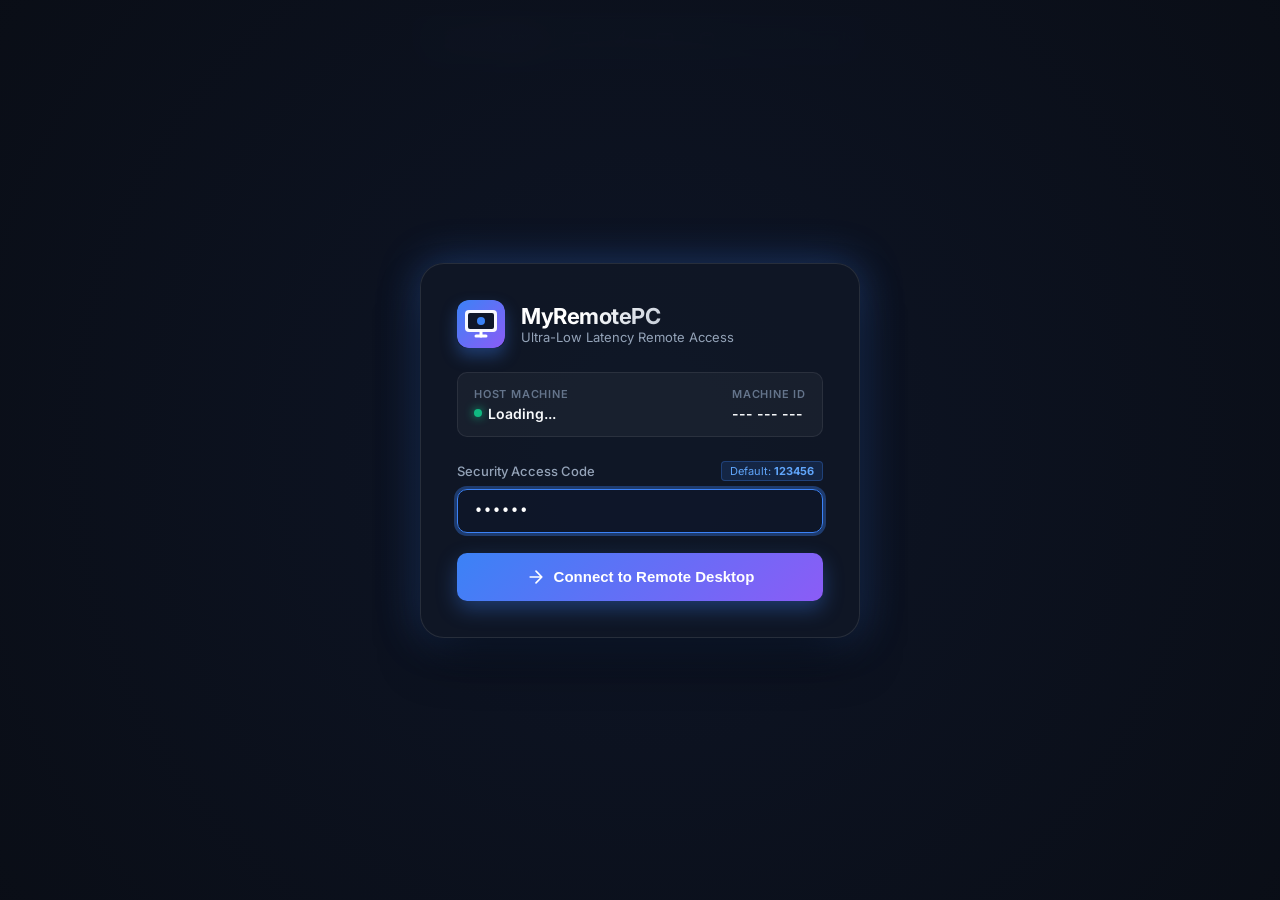
==== static/index.html @ facb70fe "Baseline: Initial implementation of MyRemotePC" ====
<!DOCTYPE html>
<html lang="en">
<head>
  <meta charset="UTF-8">
  <meta name="viewport" content="width=device-width, initial-scale=1.0, maximum-scale=1.0, user-scalable=no">
  <title>MyRemotePC — Ultra-Low Latency Remote Access</title>
  <link rel="icon" type="image/svg+xml" href="/static/favicon.svg">
  <link rel="preconnect" href="https://fonts.googleapis.com">
  <link rel="preconnect" href="https://fonts.gstatic.com" crossorigin>
  <link href="https://fonts.googleapis.com/css2?family=Inter:wght@400;500;600;700&display=swap" rel="stylesheet">
  <link rel="stylesheet" href="/static/styles.css">
</head>
<body>
  <div class="bg-glow"></div>

  <!-- Connect / Auth Modal -->
  <div class="auth-container" id="authOverlay">
    <div class="auth-card">
      <div class="brand-header">
        <img src="/static/favicon.svg" alt="MyRemotePC Logo" class="brand-logo">
        <div class="brand-title">
          <h1>MyRemotePC</h1>
          <p>Ultra-Low Latency Remote Access</p>
        </div>
      </div>

      <div class="host-badge-box">
        <div class="host-info-col">
          <span class="host-info-label">Host Machine</span>
          <span class="host-info-val" id="displayHostName">
            <span class="status-dot"></span> Loading...
          </span>
        </div>
        <div class="host-info-col" style="text-align: right;">
          <span class="host-info-label">Machine ID</span>
          <span class="host-info-val" id="displayMachineId">--- --- ---</span>
        </div>
      </div>

      <form id="authForm" onsubmit="return false;">
        <div class="form-group">
          <div style="display: flex; justify-content: space-between; align-items: center; margin-bottom: 8px;">
            <label class="form-label" for="accessCodeInput" style="margin-bottom: 0;">Security Access Code</label>
            <span id="quickFillBtn" style="font-size: 11px; color: #60a5fa; cursor: pointer; background: rgba(59, 130, 246, 0.15); padding: 2px 8px; border-radius: 4px; border: 1px solid rgba(59, 130, 246, 0.3);">
              Default: <strong>123456</strong>
            </span>
          </div>
          <div class="input-wrapper">
            <input 
              type="password" 
              id="accessCodeInput" 
              class="input-field" 
              placeholder="Enter host access code (123456)" 
              autocomplete="current-password"
              value="123456"
              required 
              autofocus
            >
          </div>
        </div>

        <button type="submit" id="connectBtn" class="auth-btn">
          <svg width="20" height="20" viewBox="0 0 24 24" fill="none" stroke="currentColor" stroke-width="2">
            <path d="M5 12h14M12 5l7 7-7 7" stroke-linecap="round" stroke-linejoin="round"/>
          </svg>
          Connect to Remote Desktop
        </button>

        <p class="error-msg" id="authErrorMsg">Invalid access code. Please try again.</p>
      </form>
    </div>
  </div>

  <!-- Main Remote Desktop Viewport -->
  <div class="viewport-container" id="viewport">
    <canvas id="remoteCanvas"></canvas>

    <!-- Top Floating Toolbar -->
    <div class="top-toolbar" id="topToolbar">
      <!-- Connection Indicator Pill -->
      <div class="toolbar-pill">
        <span class="status-dot" id="liveDot"></span>
        <span id="hostLabelShort">Host</span>
        <span>•</span>
        <strong id="fpsVal">0 FPS</strong>
      </div>

      <div class="toolbar-divider"></div>

      <!-- Monitor Switcher -->
      <div style="position: relative;">
        <button class="tool-btn" id="monitorBtn" data-tooltip="Switch Monitor">
          <svg viewBox="0 0 24 24" fill="none" stroke="currentColor" stroke-width="2">
            <rect x="2" y="3" width="20" height="14" rx="2"/>
            <line x1="8" y1="21" x2="16" y2="21"/>
            <line x1="12" y1="17" x2="12" y2="21"/>
          </svg>
        </button>
        <div class="dropdown-menu" id="monitorDropdown"></div>
      </div>

      <!-- Quality Selector -->
      <div style="position: relative;">
        <button class="tool-btn" id="qualityBtn" data-tooltip="Stream Quality">
          <svg viewBox="0 0 24 24" fill="none" stroke="currentColor" stroke-width="2">
            <polygon points="13 2 3 14 12 14 11 22 21 10 12 10 13 2"/>
          </svg>
        </button>
        <div class="dropdown-menu" id="qualityDropdown">
          <button class="dropdown-item" data-quality="90" data-fps="30">High Quality (90% / 30fps)</button>
          <button class="dropdown-item active" data-quality="75" data-fps="30">Balanced (75% / 30fps)</button>
          <button class="dropdown-item" data-quality="60" data-fps="60">High Performance (60% / 60fps)</button>
          <button class="dropdown-item" data-quality="40" data-fps="20">Low Bandwidth (40% / 20fps)</button>
        </div>
      </div>

      <!-- Special Keys Menu -->
      <div style="position: relative;">
        <button class="tool-btn" id="keysBtn" data-tooltip="Special Keys">
          <svg viewBox="0 0 24 24" fill="none" stroke="currentColor" stroke-width="2">
            <rect x="2" y="4" width="20" height="16" rx="2"/>
            <path d="M6 8h.01M10 8h.01M14 8h.01M18 8h.01M6 12h.01M10 12h.01M14 12h.01M18 12h.01M6 16h12"/>
          </svg>
        </button>
        <div class="dropdown-menu" id="keysDropdown">
          <button class="dropdown-item" id="btnWinKey">⊞ Windows Key</button>
          <button class="dropdown-item" id="btnShowDesktop">⊞ + D Show Desktop</button>
          <button class="dropdown-item" id="btnLockScreen">🔒 Lock Workstation</button>
          <button class="dropdown-item" id="btnCtrlAltDel">⚡ Task Manager / Security</button>
        </div>
      </div>

      <!-- Clipboard Sync -->
      <button class="tool-btn" id="clipboardBtn" data-tooltip="Clipboard Sync">
        <svg viewBox="0 0 24 24" fill="none" stroke="currentColor" stroke-width="2">
          <path d="M16 4h2a2 2 0 0 1 2 2v14a2 2 0 0 1-2 2H6a2 2 0 0 1-2-2V6a2 2 0 0 1 2-2h2"/>
          <rect x="8" y="2" width="8" height="4" rx="1"/>
        </svg>
      </button>

      <!-- Stats HUD Toggle -->
      <button class="tool-btn" id="statsBtn" data-tooltip="Toggle Diagnostics (F2)">
        <svg viewBox="0 0 24 24" fill="none" stroke="currentColor" stroke-width="2">
          <line x1="18" y1="20" x2="18" y2="10"/>
          <line x1="12" y1="20" x2="12" y2="4"/>
          <line x1="6" y1="20" x2="6" y2="14"/>
        </svg>
      </button>

      <!-- Fullscreen Toggle -->
      <button class="tool-btn" id="fullscreenBtn" data-tooltip="Toggle Fullscreen">
        <svg viewBox="0 0 24 24" fill="none" stroke="currentColor" stroke-width="2">
          <path d="M8 3H5a2 2 0 0 0-2 2v3m18 0V5a2 2 0 0 0-2-2h-3m0 18h3a2 2 0 0 0 2-2v-3M3 16v3a2 2 0 0 0 2 2h3"/>
        </svg>
      </button>

      <div class="toolbar-divider"></div>

      <!-- Disconnect -->
      <button class="tool-btn danger" id="disconnectBtn" data-tooltip="Disconnect">
        <svg viewBox="0 0 24 24" fill="none" stroke="currentColor" stroke-width="2">
          <path d="M18.36 6.64a9 9 0 1 1-12.73 0M12 2v10"/>
        </svg>
      </button>
    </div>

    <!-- Live Performance Stats HUD -->
    <div class="stats-hud hidden" id="statsHud">
      <div class="stats-row">
        <span>FPS:</span>
        <span class="stats-val" id="hudFps">0</span>
      </div>
      <div class="stats-row">
        <span>RTT Latency:</span>
        <span class="stats-val" id="hudLatency">0 ms</span>
      </div>
      <div class="stats-row">
        <span>Bandwidth:</span>
        <span class="stats-val" id="hudBandwidth">0 KB/s</span>
      </div>
      <div class="stats-row">
        <span>Resolution:</span>
        <span class="stats-val" id="hudResolution">0x0</span>
      </div>
    </div>
  </div>

  <!-- Clipboard Modal -->
  <div class="modal-overlay" id="clipboardModal">
    <div class="modal-box">
      <h3 class="modal-title">Sync Remote Clipboard</h3>
      <textarea id="clipboardText" class="clipboard-textarea" placeholder="Type or paste text to send to remote computer..."></textarea>
      <div class="modal-actions">
        <button class="btn-secondary" id="clipFetchRemoteBtn">Fetch from Remote</button>
        <button class="btn-secondary" id="clipCloseBtn">Close</button>
        <button class="btn-primary" id="clipSendRemoteBtn">Send to Remote</button>
      </div>
    </div>
  </div>

  <script src="/static/app.js"></script>
</body>
</html>
---- static/styles.css ----
/* MyRemotePC - Premium Modern Glassmorphic Styles */
:root {
  --bg-primary: #0a0e17;
  --bg-secondary: #111827;
  --bg-card: rgba(17, 24, 39, 0.75);
  --bg-card-border: rgba(255, 255, 255, 0.1);
  --bg-hover: rgba(255, 255, 255, 0.08);
  --bg-active: rgba(255, 255, 255, 0.12);

  --accent-primary: #3b82f6;
  --accent-gradient: linear-gradient(135deg, #3b82f6 0%, #8b5cf6 100%);
  --accent-hover: linear-gradient(135deg, #2563eb 0%, #7c3aed 100%);
  --accent-glow: rgba(59, 130, 246, 0.35);

  --text-main: #f8fafc;
  --text-muted: #94a3b8;
  --text-dim: #64748b;

  --success: #10b981;
  --warning: #f59e0b;
  --danger: #ef4444;

  --font-family: 'Inter', -apple-system, BlinkMacSystemFont, 'Segoe UI', Roboto, sans-serif;
  --toolbar-height: 48px;
  --radius-sm: 6px;
  --radius-md: 10px;
  --radius-lg: 16px;
  --radius-xl: 24px;
}

* {
  margin: 0;
  padding: 0;
  box-sizing: border-box;
}

body {
  font-family: var(--font-family);
  background-color: var(--bg-primary);
  color: var(--text-main);
  height: 100vh;
  width: 100vw;
  overflow: hidden;
  user-select: none;
  -webkit-font-smoothing: antialiased;
}

/* Background animated gradient glow */
.bg-glow {
  position: absolute;
  top: 50%;
  left: 50%;
  transform: translate(-50%, -50%);
  width: 600px;
  height: 600px;
  background: radial-gradient(circle, rgba(59, 130, 246, 0.15) 0%, rgba(139, 92, 246, 0.05) 50%, transparent 70%);
  filter: blur(80px);
  pointer-events: none;
  z-index: 0;
}

/* Auth / Connect Overlay Modal */
.auth-container {
  position: fixed;
  inset: 0;
  display: flex;
  align-items: center;
  justify-content: center;
  z-index: 1000;
  background: radial-gradient(circle at center, rgba(15, 23, 42, 0.9) 0%, rgba(10, 14, 23, 0.98) 100%);
  backdrop-filter: blur(20px);
  transition: opacity 0.3s ease, visibility 0.3s ease;
}

.auth-container.hidden {
  opacity: 0;
  visibility: hidden;
  pointer-events: none;
}

.auth-card {
  width: 100%;
  max-width: 440px;
  background: var(--bg-card);
  border: 1px solid var(--bg-card-border);
  border-radius: var(--radius-xl);
  padding: 36px;
  box-shadow: 0 25px 50px -12px rgba(0, 0, 0, 0.7), 0 0 40px var(--accent-glow);
  position: relative;
  z-index: 1;
  animation: cardFadeIn 0.4s cubic-bezier(0.16, 1, 0.3, 1);
}

@keyframes cardFadeIn {
  from {
    opacity: 0;
    transform: translateY(20px) scale(0.96);
  }
  to {
    opacity: 1;
    transform: translateY(0) scale(1);
  }
}

.brand-header {
  display: flex;
  align-items: center;
  gap: 16px;
  margin-bottom: 24px;
}

.brand-logo {
  width: 48px;
  height: 48px;
  border-radius: var(--radius-md);
  box-shadow: 0 8px 16px var(--accent-glow);
}

.brand-title h1 {
  font-size: 22px;
  font-weight: 700;
  letter-spacing: -0.5px;
  background: linear-gradient(135deg, #ffffff 30%, #94a3b8 100%);
  -webkit-background-clip: text;
  -webkit-text-fill-color: transparent;
}

.brand-title p {
  font-size: 13px;
  color: var(--text-muted);
}

.host-badge-box {
  background: rgba(255, 255, 255, 0.04);
  border: 1px solid rgba(255, 255, 255, 0.08);
  border-radius: var(--radius-md);
  padding: 14px 16px;
  display: flex;
  justify-content: space-between;
  align-items: center;
  margin-bottom: 24px;
}

.host-info-col {
  display: flex;
  flex-direction: column;
  gap: 4px;
}

.host-info-label {
  font-size: 11px;
  text-transform: uppercase;
  letter-spacing: 0.8px;
  color: var(--text-dim);
  font-weight: 600;
}

.host-info-val {
  font-size: 14px;
  font-weight: 600;
  color: var(--text-main);
  display: flex;
  align-items: center;
  gap: 6px;
}

.status-dot {
  width: 8px;
  height: 8px;
  border-radius: 50%;
  background: var(--success);
  box-shadow: 0 0 10px var(--success);
}

.form-group {
  margin-bottom: 20px;
}

.form-label {
  display: block;
  font-size: 13px;
  font-weight: 500;
  margin-bottom: 8px;
  color: var(--text-muted);
}

.input-wrapper {
  position: relative;
  display: flex;
  align-items: center;
}

.input-field {
  width: 100%;
  background: rgba(15, 23, 42, 0.6);
  border: 1px solid rgba(255, 255, 255, 0.12);
  border-radius: var(--radius-md);
  padding: 12px 16px;
  font-size: 15px;
  font-family: monospace;
  color: #ffffff;
  outline: none;
  transition: all 0.2s ease;
}

.input-field:focus {
  border-color: var(--accent-primary);
  box-shadow: 0 0 0 3px var(--accent-glow);
  background: rgba(15, 23, 42, 0.85);
}

.auth-btn {
  width: 100%;
  padding: 14px;
  background: var(--accent-gradient);
  border: none;
  border-radius: var(--radius-md);
  color: #ffffff;
  font-size: 15px;
  font-weight: 600;
  cursor: pointer;
  display: flex;
  align-items: center;
  justify-content: center;
  gap: 8px;
  transition: all 0.2s ease;
  box-shadow: 0 8px 20px var(--accent-glow);
}

.auth-btn:hover {
  background: var(--accent-hover);
  transform: translateY(-1px);
  box-shadow: 0 12px 24px var(--accent-glow);
}

.auth-btn:active {
  transform: translateY(0);
}

.error-msg {
  color: var(--danger);
  font-size: 13px;
  margin-top: 12px;
  text-align: center;
  display: none;
}

/* Remote Desktop Viewport */
.viewport-container {
  width: 100vw;
  height: 100vh;
  position: relative;
  display: flex;
  align-items: center;
  justify-content: center;
  background: #000000;
  overflow: hidden;
}

#remoteCanvas {
  max-width: 100%;
  max-height: 100%;
  display: block;
  object-fit: contain;
  cursor: default;
  background: #050505;
}

/* Top Floating Glassmorphic Toolbar */
.top-toolbar {
  position: absolute;
  top: 16px;
  left: 50%;
  transform: translateX(-50%);
  height: var(--toolbar-height);
  background: rgba(17, 24, 39, 0.85);
  backdrop-filter: blur(16px);
  border: 1px solid var(--bg-card-border);
  border-radius: var(--radius-xl);
  padding: 0 14px;
  display: flex;
  align-items: center;
  gap: 10px;
  box-shadow: 0 10px 25px rgba(0, 0, 0, 0.5);
  z-index: 500;
  transition: opacity 0.3s ease, transform 0.3s ease;
}

.top-toolbar.hidden {
  opacity: 0;
  transform: translate(-50%, -20px);
  pointer-events: none;
}

.toolbar-pill {
  display: flex;
  align-items: center;
  gap: 8px;
  padding: 6px 12px;
  background: rgba(255, 255, 255, 0.05);
  border-radius: var(--radius-lg);
  font-size: 12px;
  font-weight: 500;
  color: var(--text-muted);
}

.toolbar-pill strong {
  color: var(--text-main);
  font-family: monospace;
}

.toolbar-divider {
  width: 1px;
  height: 22px;
  background: rgba(255, 255, 255, 0.12);
}

.tool-btn {
  background: transparent;
  border: none;
  color: var(--text-muted);
  width: 32px;
  height: 32px;
  border-radius: var(--radius-sm);
  display: flex;
  align-items: center;
  justify-content: center;
  cursor: pointer;
  transition: all 0.2s ease;
  position: relative;
}

.tool-btn:hover {
  color: var(--text-main);
  background: var(--bg-hover);
}

.tool-btn.active {
  color: #ffffff;
  background: var(--accent-primary);
}

.tool-btn.danger:hover {
  color: #ffffff;
  background: var(--danger);
}

.tool-btn svg {
  width: 18px;
  height: 18px;
}

/* Tooltip */
.tool-btn[data-tooltip]:hover::after {
  content: attr(data-tooltip);
  position: absolute;
  top: 42px;
  left: 50%;
  transform: translateX(-50%);
  background: #1e293b;
  color: #ffffff;
  font-size: 11px;
  padding: 4px 8px;
  border-radius: 4px;
  white-space: nowrap;
  pointer-events: none;
  border: 1px solid rgba(255, 255, 255, 0.1);
  box-shadow: 0 4px 10px rgba(0, 0, 0, 0.3);
  z-index: 600;
}

/* Dropdown Menus */
.dropdown-menu {
  position: absolute;
  top: 54px;
  background: var(--bg-secondary);
  border: 1px solid var(--bg-card-border);
  border-radius: var(--radius-md);
  padding: 8px;
  display: flex;
  flex-direction: column;
  gap: 4px;
  min-width: 160px;
  box-shadow: 0 10px 25px rgba(0, 0, 0, 0.6);
  z-index: 550;
  display: none;
}

.dropdown-menu.show {
  display: flex;
}

.dropdown-item {
  background: transparent;
  border: none;
  padding: 8px 12px;
  border-radius: var(--radius-sm);
  color: var(--text-muted);
  font-size: 13px;
  text-align: left;
  cursor: pointer;
  display: flex;
  align-items: center;
  gap: 8px;
  transition: all 0.15s ease;
}

.dropdown-item:hover {
  background: var(--bg-hover);
  color: var(--text-main);
}

.dropdown-item.active {
  background: var(--accent-glow);
  color: #ffffff;
}

/* Stats HUD */
.stats-hud {
  position: absolute;
  bottom: 16px;
  left: 16px;
  background: rgba(15, 23, 42, 0.8);
  backdrop-filter: blur(12px);
  border: 1px solid var(--bg-card-border);
  border-radius: var(--radius-md);
  padding: 10px 14px;
  font-family: monospace;
  font-size: 12px;
  color: var(--text-muted);
  display: flex;
  flex-direction: column;
  gap: 4px;
  pointer-events: none;
  z-index: 400;
  transition: opacity 0.2s ease;
}

.stats-hud.hidden {
  opacity: 0;
}

.stats-row {
  display: flex;
  justify-content: space-between;
  gap: 16px;
}

.stats-val {
  color: var(--text-main);
  font-weight: 600;
}

/* Clipboard Modal */
.modal-overlay {
  position: fixed;
  inset: 0;
  background: rgba(0, 0, 0, 0.7);
  backdrop-filter: blur(8px);
  display: flex;
  align-items: center;
  justify-content: center;
  z-index: 1100;
  opacity: 0;
  visibility: hidden;
  transition: all 0.2s ease;
}

.modal-overlay.show {
  opacity: 1;
  visibility: visible;
}

.modal-box {
  width: 90%;
  max-width: 500px;
  background: var(--bg-secondary);
  border: 1px solid var(--bg-card-border);
  border-radius: var(--radius-lg);
  padding: 24px;
  box-shadow: 0 20px 40px rgba(0, 0, 0, 0.6);
}

.modal-title {
  font-size: 17px;
  font-weight: 600;
  margin-bottom: 14px;
}

.clipboard-textarea {
  width: 100%;
  height: 140px;
  background: #0f172a;
  border: 1px solid rgba(255, 255, 255, 0.1);
  border-radius: var(--radius-md);
  padding: 12px;
  color: #ffffff;
  font-family: monospace;
  font-size: 13px;
  resize: vertical;
  outline: none;
  margin-bottom: 16px;
}

.modal-actions {
  display: flex;
  justify-content: flex-end;
  gap: 10px;
}

.btn-secondary {
  padding: 8px 16px;
  background: rgba(255, 255, 255, 0.08);
  border: 1px solid rgba(255, 255, 255, 0.1);
  border-radius: var(--radius-sm);
  color: var(--text-main);
  cursor: pointer;
}

.btn-primary {
  padding: 8px 16px;
  background: var(--accent-gradient);
  border: none;
  border-radius: var(--radius-sm);
  color: #ffffff;
  font-weight: 600;
  cursor: pointer;
}
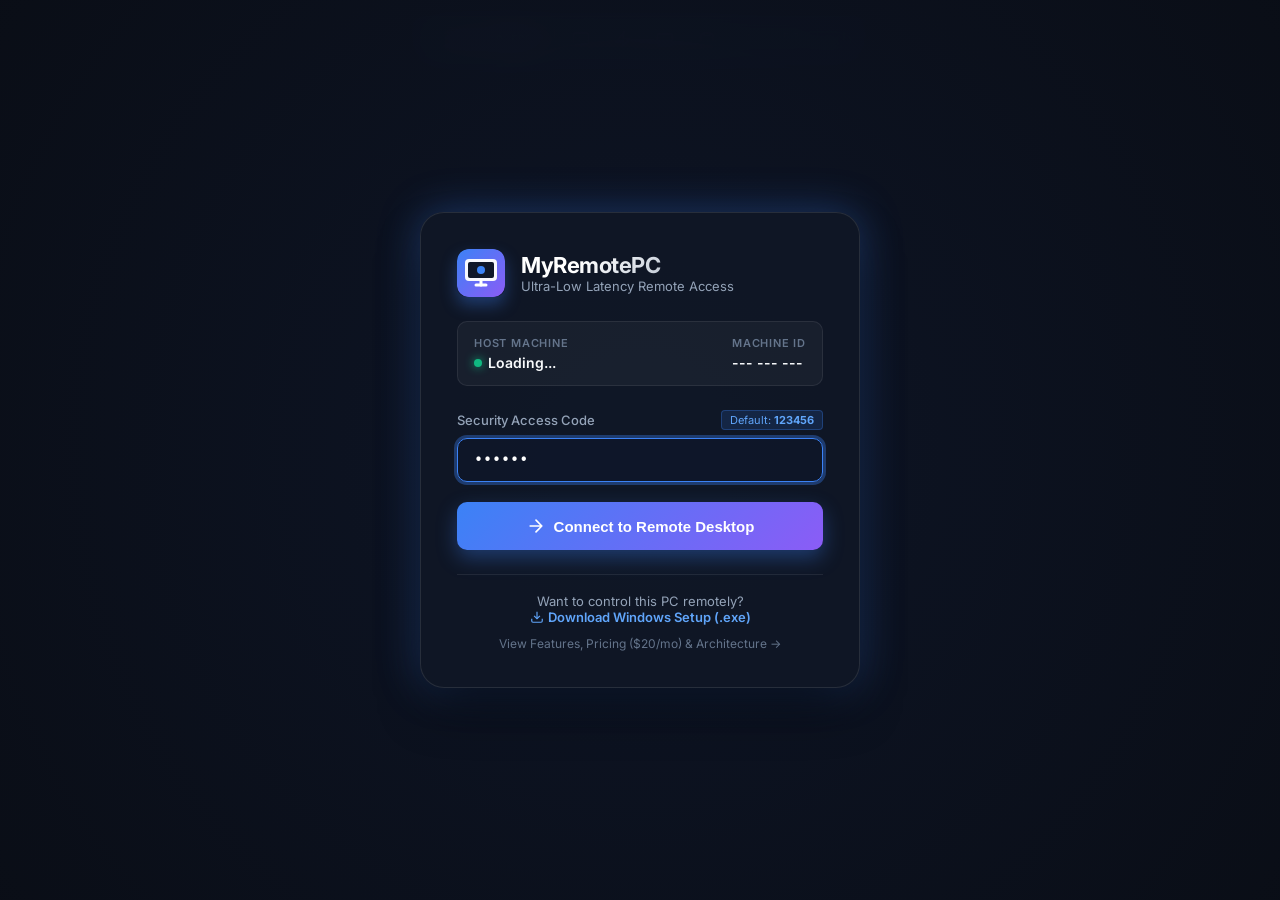
==== commit b98d452b: "feat(distribution): add Inno Setup commercial 1-click Windows installer, SaaS landing page, and dire" ====
--- a/static/index.html
+++ b/static/index.html
@@ -68,6 +68,21 @@
 
         <p class="error-msg" id="authErrorMsg">Invalid access code. Please try again.</p>
       </form>
+
+      <div class="auth-footer" style="margin-top: 24px; padding-top: 18px; border-top: 1px solid rgba(255, 255, 255, 0.08); text-align: center; font-size: 13px; color: #94a3b8; display: flex; flex-direction: column; gap: 8px;">
+        <div>
+          Want to control this PC remotely? 
+          <a href="/download/windows" class="download-link" style="color: #60a5fa; font-weight: 600; text-decoration: none; display: inline-flex; align-items: center; gap: 4px;">
+            <svg width="14" height="14" viewBox="0 0 24 24" fill="none" stroke="currentColor" stroke-width="2"><path d="M21 15v4a2 2 0 0 1-2 2H5a2 2 0 0 1-2-2v-4"/><polyline points="7 10 12 15 17 10"/><line x1="12" y1="15" x2="12" y2="3"/></svg>
+            Download Windows Setup (.exe)
+          </a>
+        </div>
+        <div>
+          <a href="/landing" style="color: #64748b; text-decoration: none; font-size: 12px; transition: color 0.2s;" onmouseover="this.style.color='#94a3b8'" onmouseout="this.style.color='#64748b'">
+            View Features, Pricing ($20/mo) & Architecture →
+          </a>
+        </div>
+      </div>
     </div>
   </div>
 
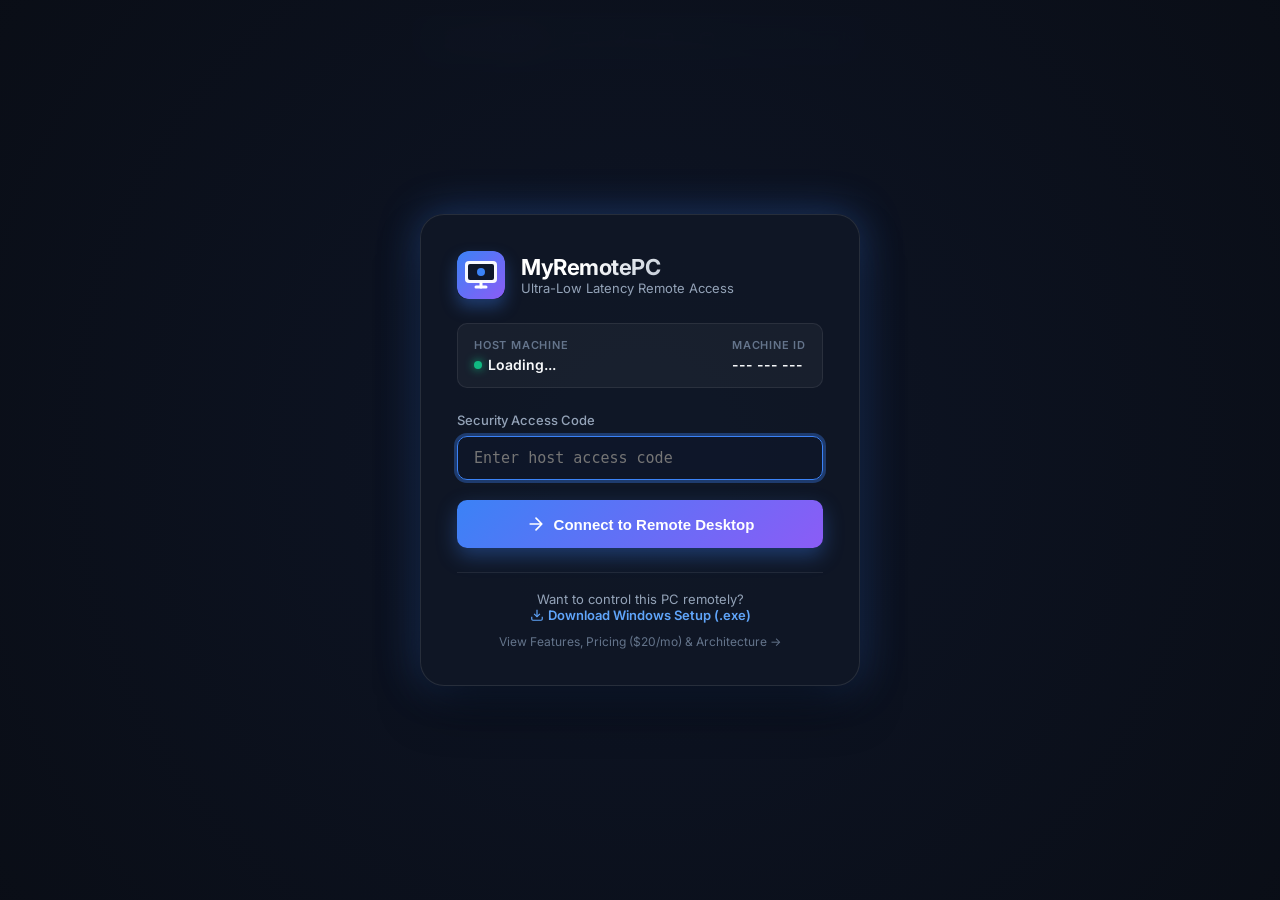
==== commit c3fdbf92: "chore(release): v1.0.0 production commercial release" ====
--- a/static/index.html
+++ b/static/index.html
@@ -39,20 +39,14 @@
 
       <form id="authForm" onsubmit="return false;">
         <div class="form-group">
-          <div style="display: flex; justify-content: space-between; align-items: center; margin-bottom: 8px;">
-            <label class="form-label" for="accessCodeInput" style="margin-bottom: 0;">Security Access Code</label>
-            <span id="quickFillBtn" style="font-size: 11px; color: #60a5fa; cursor: pointer; background: rgba(59, 130, 246, 0.15); padding: 2px 8px; border-radius: 4px; border: 1px solid rgba(59, 130, 246, 0.3);">
-              Default: <strong>123456</strong>
-            </span>
-          </div>
+          <label class="form-label" for="accessCodeInput" style="margin-bottom: 8px;">Security Access Code</label>
           <div class="input-wrapper">
             <input 
               type="password" 
               id="accessCodeInput" 
               class="input-field" 
-              placeholder="Enter host access code (123456)" 
+              placeholder="Enter host access code" 
               autocomplete="current-password"
-              value="123456"
               required 
               autofocus
             >
